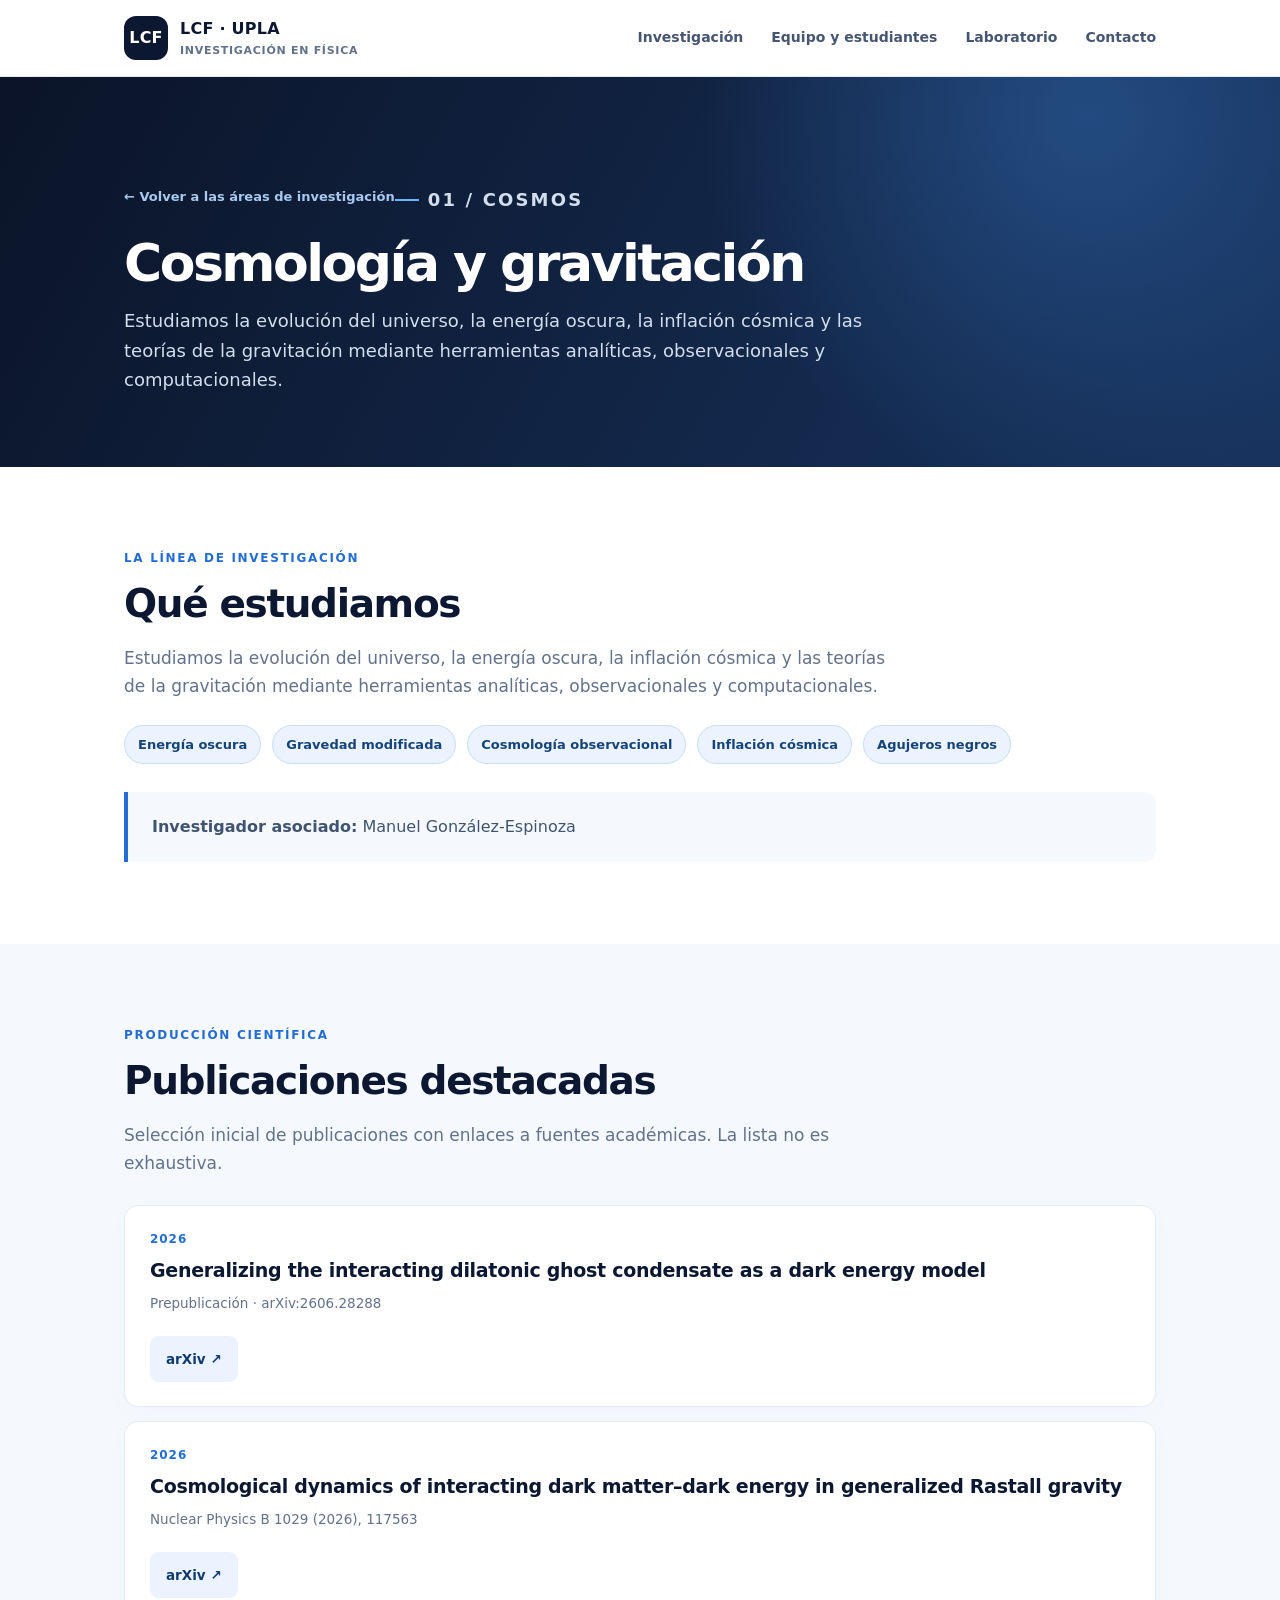
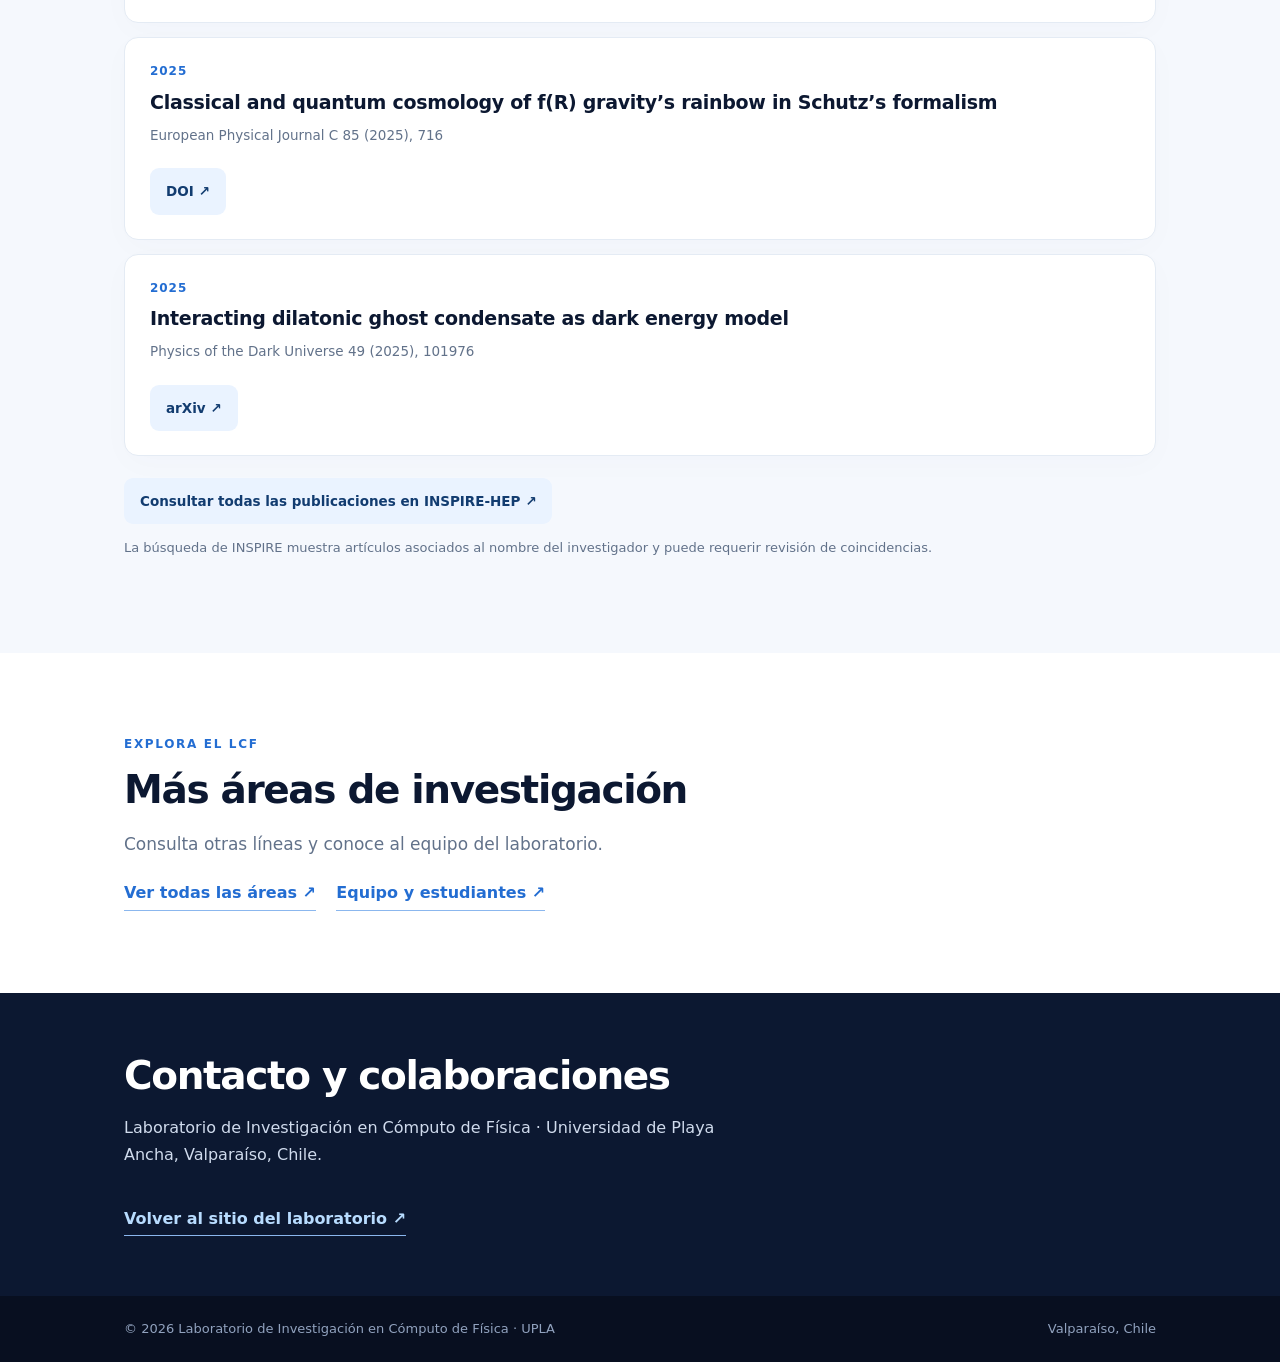
==== cosmologia.html @ 77b75815 "Add files via upload" ====
<!doctype html>
<html lang="es">
<head>
  <meta charset="utf-8">
  <meta name="viewport" content="width=device-width, initial-scale=1">
  <meta name="description" content="Cosmología y gravitación · Laboratorio de Investigación en Cómputo de Física UPLA.">
  <title>Cosmología y gravitación | LCF · UPLA</title>
  <link rel="stylesheet" href="styles.css">
</head>
<body>
<header><div class="container header-inner">
  <a class="brand" href="index.html#inicio" aria-label="Ir al inicio"><span class="mark">LCF</span><span>LCF · UPLA<small>Investigación en Física</small></span></a>
  <nav aria-label="Menú principal"><a href="index.html#investigacion">Investigación</a><a href="index.html#equipo">Equipo y estudiantes</a><a href="index.html#laboratorio">Laboratorio</a><a href="index.html#contacto">Contacto</a></nav>
</div></header>
<main>
  <div class="subhero"><div class="container"><a class="crumb" href="index.html#investigacion">← Volver a las áreas de investigación</a><p class="eyebrow" style="margin-top:25px">01 / COSMOS</p><h1>Cosmología y gravitación</h1><p>Estudiamos la evolución del universo, la energía oscura, la inflación cósmica y las teorías de la gravitación mediante herramientas analíticas, observacionales y computacionales.</p></div></div>
  <section><div class="container">
    <p class="kicker">La línea de investigación</p><h2>Qué estudiamos</h2><p class="lead area-body">Estudiamos la evolución del universo, la energía oscura, la inflación cósmica y las teorías de la gravitación mediante herramientas analíticas, observacionales y computacionales.</p>
    <div class="topic-list"><span>Energía oscura</span><span>Gravedad modificada</span><span>Cosmología observacional</span><span>Inflación cósmica</span><span>Agujeros negros</span></div>
    <div class="feature-box"><p><strong>Investigador asociado:</strong> Manuel González-Espinoza</p></div>
  </div></section>
  <section class="gray" id="publicaciones"><div class="container">
    <p class="kicker">Producción científica</p><h2>Publicaciones destacadas</h2>
    <p class="lead">Selección inicial de publicaciones con enlaces a fuentes académicas. La lista no es exhaustiva.</p>
    <div class="pub-list"><article class="pub"><p class="pub-year">2026</p><h3>Generalizing the interacting dilatonic ghost condensate as a dark energy model</h3><p class="pub-meta">Prepublicación · arXiv:2606.28288</p><div class="pub-cta"><a href="https://arxiv.org/abs/2606.28288" target="_blank" rel="noopener noreferrer">arXiv ↗</a></div></article>
<article class="pub"><p class="pub-year">2026</p><h3>Cosmological dynamics of interacting dark matter–dark energy in generalized Rastall gravity</h3><p class="pub-meta">Nuclear Physics B 1029 (2026), 117563</p><div class="pub-cta"><a href="https://arxiv.org/abs/2511.14089" target="_blank" rel="noopener noreferrer">arXiv ↗</a></div></article>
<article class="pub"><p class="pub-year">2025</p><h3>Classical and quantum cosmology of f(R) gravity’s rainbow in Schutz’s formalism</h3><p class="pub-meta">European Physical Journal C 85 (2025), 716</p><div class="pub-cta"><a href="https://doi.org/10.1140/epjc/s10052-025-14454-w" target="_blank" rel="noopener noreferrer">DOI ↗</a></div></article>
<article class="pub"><p class="pub-year">2025</p><h3>Interacting dilatonic ghost condensate as dark energy model</h3><p class="pub-meta">Physics of the Dark Universe 49 (2025), 101976</p><div class="pub-cta"><a href="https://arxiv.org/abs/2504.05435" target="_blank" rel="noopener noreferrer">arXiv ↗</a></div></article></div>
    <div class="pub-cta"><a href="https://inspirehep.net/literature?sort=mostrecent&amp;size=25&amp;page=1&amp;q=a%20manuel%20gonzalez-espinoza" target="_blank" rel="noopener noreferrer">Consultar todas las publicaciones en INSPIRE-HEP ↗</a></div>
    <p class="muted-note">La búsqueda de INSPIRE muestra artículos asociados al nombre del investigador y puede requerir revisión de coincidencias.</p>
  </div></section>
  <section><div class="container"><p class="kicker">Explora el LCF</p><h2>Más áreas de investigación</h2>
  <p class="lead">Consulta otras líneas y conoce al equipo del laboratorio.</p>
  <a class="outline-link" href="index.html#investigacion">Ver todas las áreas ↗</a> &nbsp;&nbsp; <a class="outline-link" href="index.html#equipo">Equipo y estudiantes ↗</a>
  </div></section>
  <section class="contact"><div class="container"><h2>Contacto y colaboraciones</h2><p>Laboratorio de Investigación en Cómputo de Física · Universidad de Playa Ancha, Valparaíso, Chile.</p><a class="outline-link" href="index.html#contacto">Volver al sitio del laboratorio ↗</a></div></section>
</main>
<footer><div class="container"><span>© <span id="year">2026</span> Laboratorio de Investigación en Cómputo de Física · UPLA</span><span>Valparaíso, Chile</span></div></footer>
<script>document.getElementById('year').textContent=new Date().getFullYear();</script>
</body></html>
---- styles.css ----
:root {--navy:#0c1831;--blue:#236dd2;--light:#f5f8fd;--ink:#18233b;--muted:#62728a;--line:#e4ebf4}
    * {box-sizing:border-box}
    html{scroll-behavior:smooth}
    body{margin:0;color:var(--ink);font-family:system-ui,-apple-system,BlinkMacSystemFont,"Segoe UI",sans-serif;line-height:1.65;background:#fff}
    a{color:inherit}
    .container{max-width:1080px;margin:auto;padding:0 24px}
    header{position:sticky;top:0;z-index:20;background:rgba(255,255,255,.96);border-bottom:1px solid var(--line);backdrop-filter:blur(12px)}
    .header-inner{display:flex;justify-content:space-between;align-items:center;gap:24px;min-height:76px}
    .brand{display:flex;align-items:center;gap:12px;text-decoration:none;font-weight:800;letter-spacing:.015em;color:var(--navy)}
    .mark{width:44px;height:44px;display:grid;place-items:center;background:var(--navy);border-radius:12px;color:#fff;font-size:16px}
    .brand small{display:block;font-size:11px;letter-spacing:.065em;text-transform:uppercase;font-weight:650;color:var(--muted)}
    nav{display:flex;align-items:center;gap:28px}
    nav a{font-size:14px;color:#465570;text-decoration:none;font-weight:600}
    nav a:hover{color:var(--blue)}
    .hero{overflow:hidden;background:radial-gradient(circle at 80% 20%,#23497f 0%,transparent 35%),linear-gradient(125deg,#0b1428,#142b51 68%,#0b244b);color:#fff;padding:100px 0 106px;position:relative}
    .hero:after{content:"";position:absolute;width:520px;height:520px;right:-180px;bottom:-280px;border:1px solid #8dbbff54;border-radius:50%;box-shadow:0 0 0 60px #8dbbff0a,0 0 0 125px #8dbbff09;pointer-events:none}
    .eyebrow{display:inline-flex;align-items:center;gap:9px;color:#9bc7ff;font-weight:750;font-size:13px;letter-spacing:.12em;text-transform:uppercase}
    .eyebrow:before{content:"";width:24px;height:2px;background:#69b3ff}
    h1{font-size:clamp(38px,5.7vw,64px);line-height:1.1;letter-spacing:-.048em;max-width:840px;margin:24px 0}
    .hero p{font-size:19px;color:#d2dded;max-width:640px;margin:0 0 34px}
    .button{display:inline-block;border-radius:9px;background:#eaf3ff;color:#0b2851;padding:13px 22px;text-decoration:none;font-size:14px;font-weight:800}
    .button:hover{background:#fff}
    section{padding:82px 0}
    h2{font-size:clamp(28px,3.5vw,39px);letter-spacing:-.035em;line-height:1.2;margin:0 0 16px;color:var(--navy)}
    .lead{color:var(--muted);font-size:17px;max-width:720px;margin:0}
    .kicker{text-transform:uppercase;letter-spacing:.14em;color:var(--blue);font-size:12px;font-weight:850;margin:0 0 12px}
    .cards{display:grid;grid-template-columns:repeat(2,minmax(0,1fr));gap:18px;margin-top:34px}
    .card{border:1px solid var(--line);border-radius:15px;padding:28px;background:#fff;box-shadow:0 8px 32px #132b4d05}
    .card-num{color:#3e83df;font-size:13px;font-weight:850;letter-spacing:.13em}
    .card h3{font-size:21px;line-height:1.3;letter-spacing:-.025em;color:var(--navy);margin:13px 0 8px}
    .card p{font-size:14.5px;color:var(--muted);margin:0}
    .gray{background:var(--light)}
    .photo-grid{display:grid;grid-template-columns:1.1fr .9fr;align-items:center;gap:45px}
    .photo{margin:0;background:#dfebfa;border-radius:18px;overflow:hidden;box-shadow:0 20px 50px #12274b19}
    .photo img{display:block;width:100%;height:360px;object-fit:cover}
    .photo figcaption{padding:11px 17px;background:#fff;font-size:12px;color:#64748b}
    .outline-link{display:inline-flex;align-items:center;gap:8px;color:var(--blue);font-weight:750;text-decoration:none;border-bottom:1px solid #8bb7ee;padding-bottom:3px;margin-top:22px}
    .contact{background:var(--navy);color:#fff;padding:60px 0}
    .contact h2{color:#fff}
    .contact p{color:#d0dbed;max-width:640px}
    .contact .outline-link{color:#b8dcff}
    footer{background:#080f20;color:#91a2be;font-size:13px;padding:22px 0}
    footer .container{display:flex;justify-content:space-between;gap:16px;flex-wrap:wrap}
    @media(max-width:700px){.header-inner{min-height:70px}.brand small{font-size:10px}nav{gap:13px}nav a{font-size:12px}nav a:nth-child(2){display:none}.hero{padding:75px 0 80px}.hero p{font-size:17px}.cards,.photo-grid{grid-template-columns:1fr}.photo-grid{gap:26px}.photo-grid .photo{order:2}.photo img{height:auto;min-height:220px}section{padding:62px 0}.card{padding:23px}}
  

    /* Extensiones para páginas internas y equipo */
    a.card-link{display:block;text-decoration:none;position:relative;transition:border-color .2s,transform .2s,box-shadow .2s}
    a.card-link:hover,a.card-link:focus-visible{border-color:#95bdf1;transform:translateY(-3px);box-shadow:0 16px 38px #15386816}
    a.card-link:focus-visible,.outline-link:focus-visible,nav a:focus-visible,.button:focus-visible{outline:3px solid #7ab6ff;outline-offset:4px}
    .card-cta{display:inline-block;color:var(--blue);font-weight:800;font-size:13px;margin-top:20px}
    .team-grid{display:grid;grid-template-columns:repeat(3,minmax(0,1fr));gap:18px;margin:30px 0 44px}
    .team-card{border:1px solid var(--line);background:#fff;border-radius:14px;padding:22px}
    .team-card h3{color:var(--navy);font-size:17px;margin:8px 0 4px}
    .team-card p{color:var(--muted);font-size:13px;margin:0}
    .team-card a{color:var(--blue);text-decoration:none;font-size:13px;font-weight:800;display:inline-block;margin-top:10px}
    .students{display:grid;grid-template-columns:repeat(5,minmax(0,1fr));gap:14px;margin-top:22px}
    .student{border:1px dashed #bdd0e6;border-radius:13px;background:#fff;text-align:center;padding:24px 10px}
    .avatar{width:49px;height:49px;border-radius:50%;background:#e7f0fc;color:var(--blue);display:grid;place-items:center;margin:0 auto 12px;font-weight:900;font-size:14px}
    .student p{margin:0;color:var(--navy);font-size:14px;font-weight:700}
    .section-subtitle{font-size:19px;letter-spacing:-.015em;color:var(--navy);margin:29px 0 0}
    .muted-note{color:var(--muted);font-size:13px;max-width:820px}
    .subhero{background:radial-gradient(circle at 85% 10%,#234b81,transparent 34%),linear-gradient(120deg,#0b1428,#17335e);color:#fff;padding:83px 0 72px}
    .subhero h1{font-size:clamp(34px,5.5vw,52px);max-width:800px;margin:20px 0 14px}
    .subhero p{color:#d2dded;font-size:18px;max-width:760px;margin:0}
    .crumb{color:#a9c9f0;text-decoration:none;font-weight:800;font-size:13px}
    .crumb:hover{color:#fff}
    .area-body{max-width:780px}
    .topic-list{display:flex;flex-wrap:wrap;gap:11px;margin-top:25px}
    .topic-list span{background:#eaf3ff;color:#174478;border:1px solid #c9def6;padding:8px 13px;border-radius:100px;font-size:13px;font-weight:700}
    .pub-list{display:grid;gap:14px;margin-top:28px}
    .pub{border:1px solid var(--line);border-radius:14px;background:#fff;padding:24px 25px;box-shadow:0 8px 32px #132b4d05}
    .pub-year{font-size:12px;font-weight:850;letter-spacing:.08em;color:var(--blue);margin:0 0 8px}
    .pub h3{margin:0 0 8px;font-size:19px;line-height:1.36;letter-spacing:-.015em;color:var(--navy)}
    .pub-meta{font-size:13.5px;color:var(--muted);margin:0 0 10px}
    .pub a{font-size:13.5px;color:var(--blue);font-weight:800;text-decoration:none}
    .pub a:hover,.team-card a:hover{ text-decoration:underline }
    .pub-cta{display:flex;flex-wrap:wrap;gap:12px;margin-top:22px}
    .pub-cta a{display:inline-block;background:#eaf3ff;color:#123c70;border-radius:9px;padding:12px 16px;text-decoration:none;font-weight:800;font-size:13.5px}
    .pub-cta a:hover{background:#d8eaff}
    .feature-box{background:var(--light);border-left:4px solid var(--blue);padding:22px 24px;border-radius:0 12px 12px 0;margin-top:28px}
    .feature-box p{margin:0;color:#41546f}
    @media(max-width:900px){.students{grid-template-columns:repeat(3,minmax(0,1fr))}}
    @media(max-width:700px){.team-grid{grid-template-columns:1fr}.students{grid-template-columns:repeat(2,minmax(0,1fr))}.subhero{padding:66px 0 55px}.subhero p{font-size:16px}.pub{padding:20px}.header-inner{flex-wrap:wrap;gap:3px;padding-top:11px;padding-bottom:11px}nav{flex-wrap:wrap;gap:11px 15px}nav a:nth-child(2){display:inline}}
    @media(max-width:410px){.brand{font-size:14px}.mark{width:38px;height:38px}nav{gap:8px 12px}.students{grid-template-columns:1fr 1fr}}
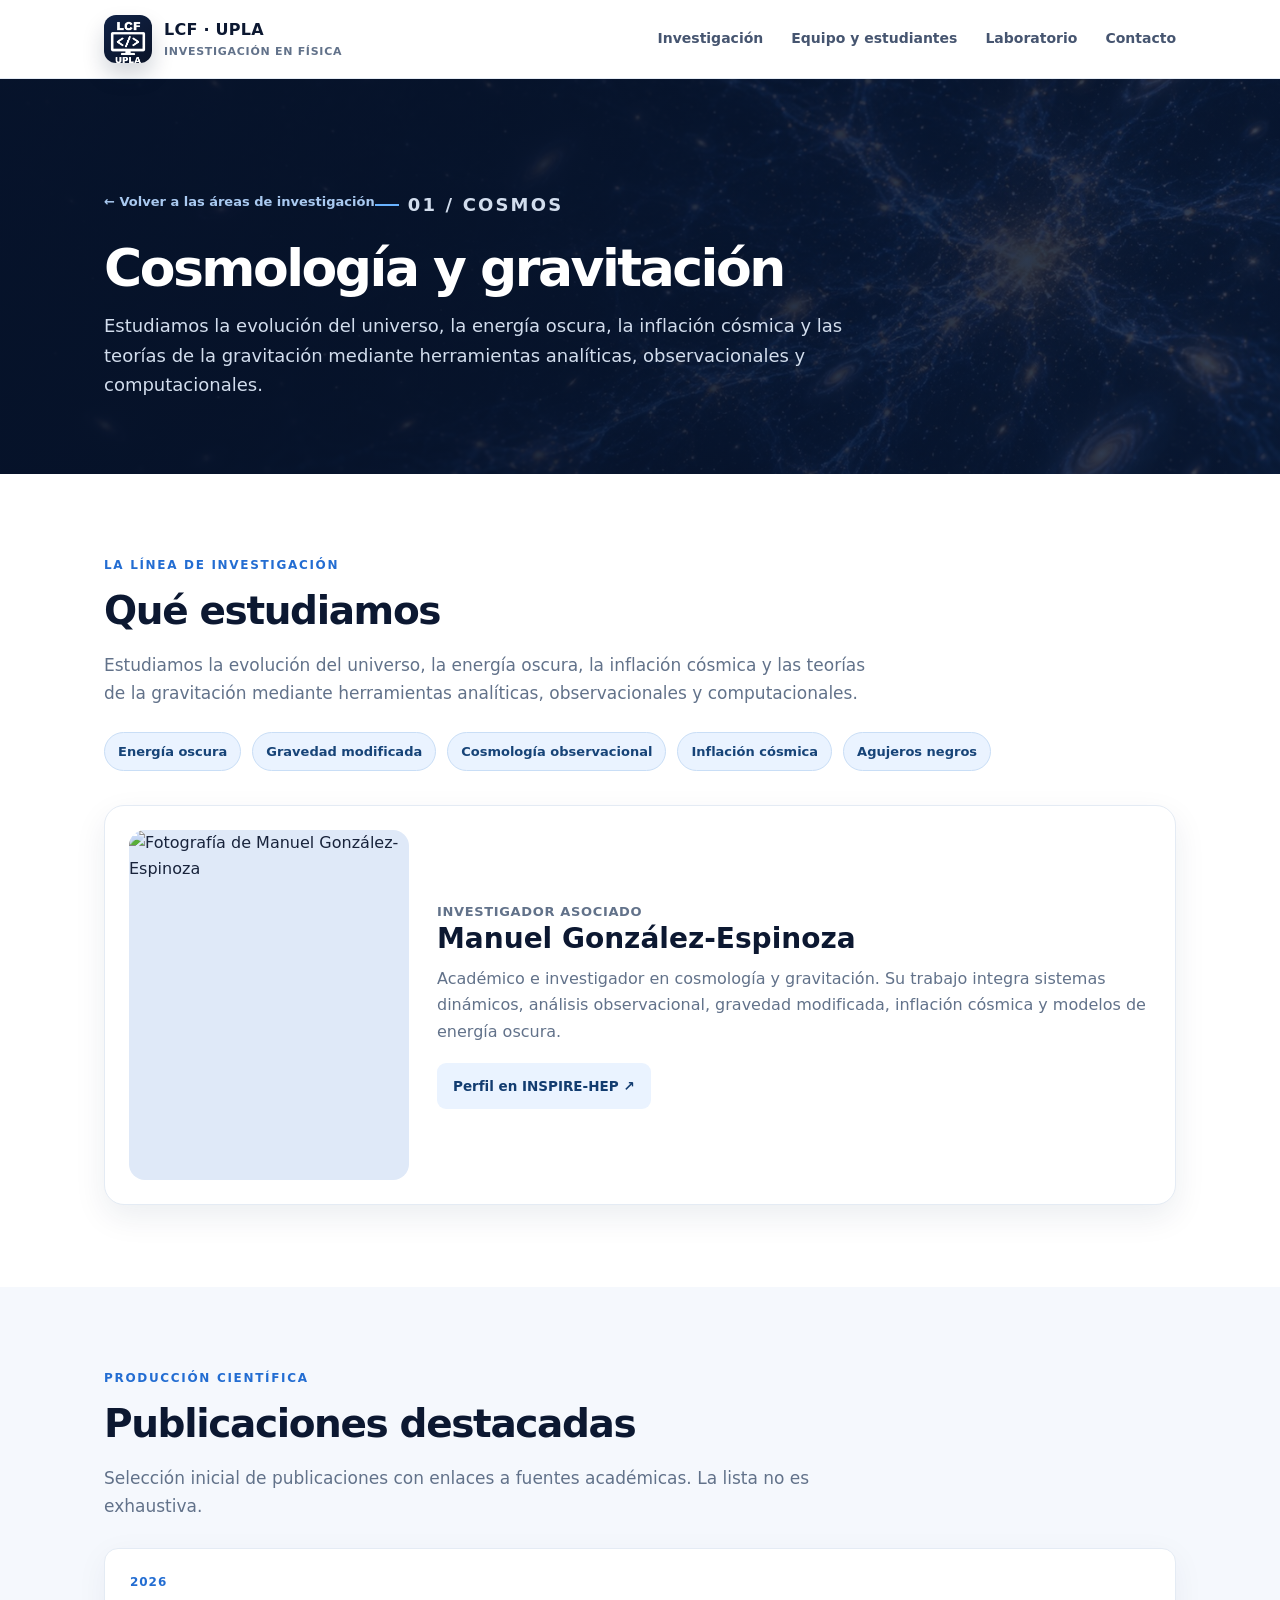
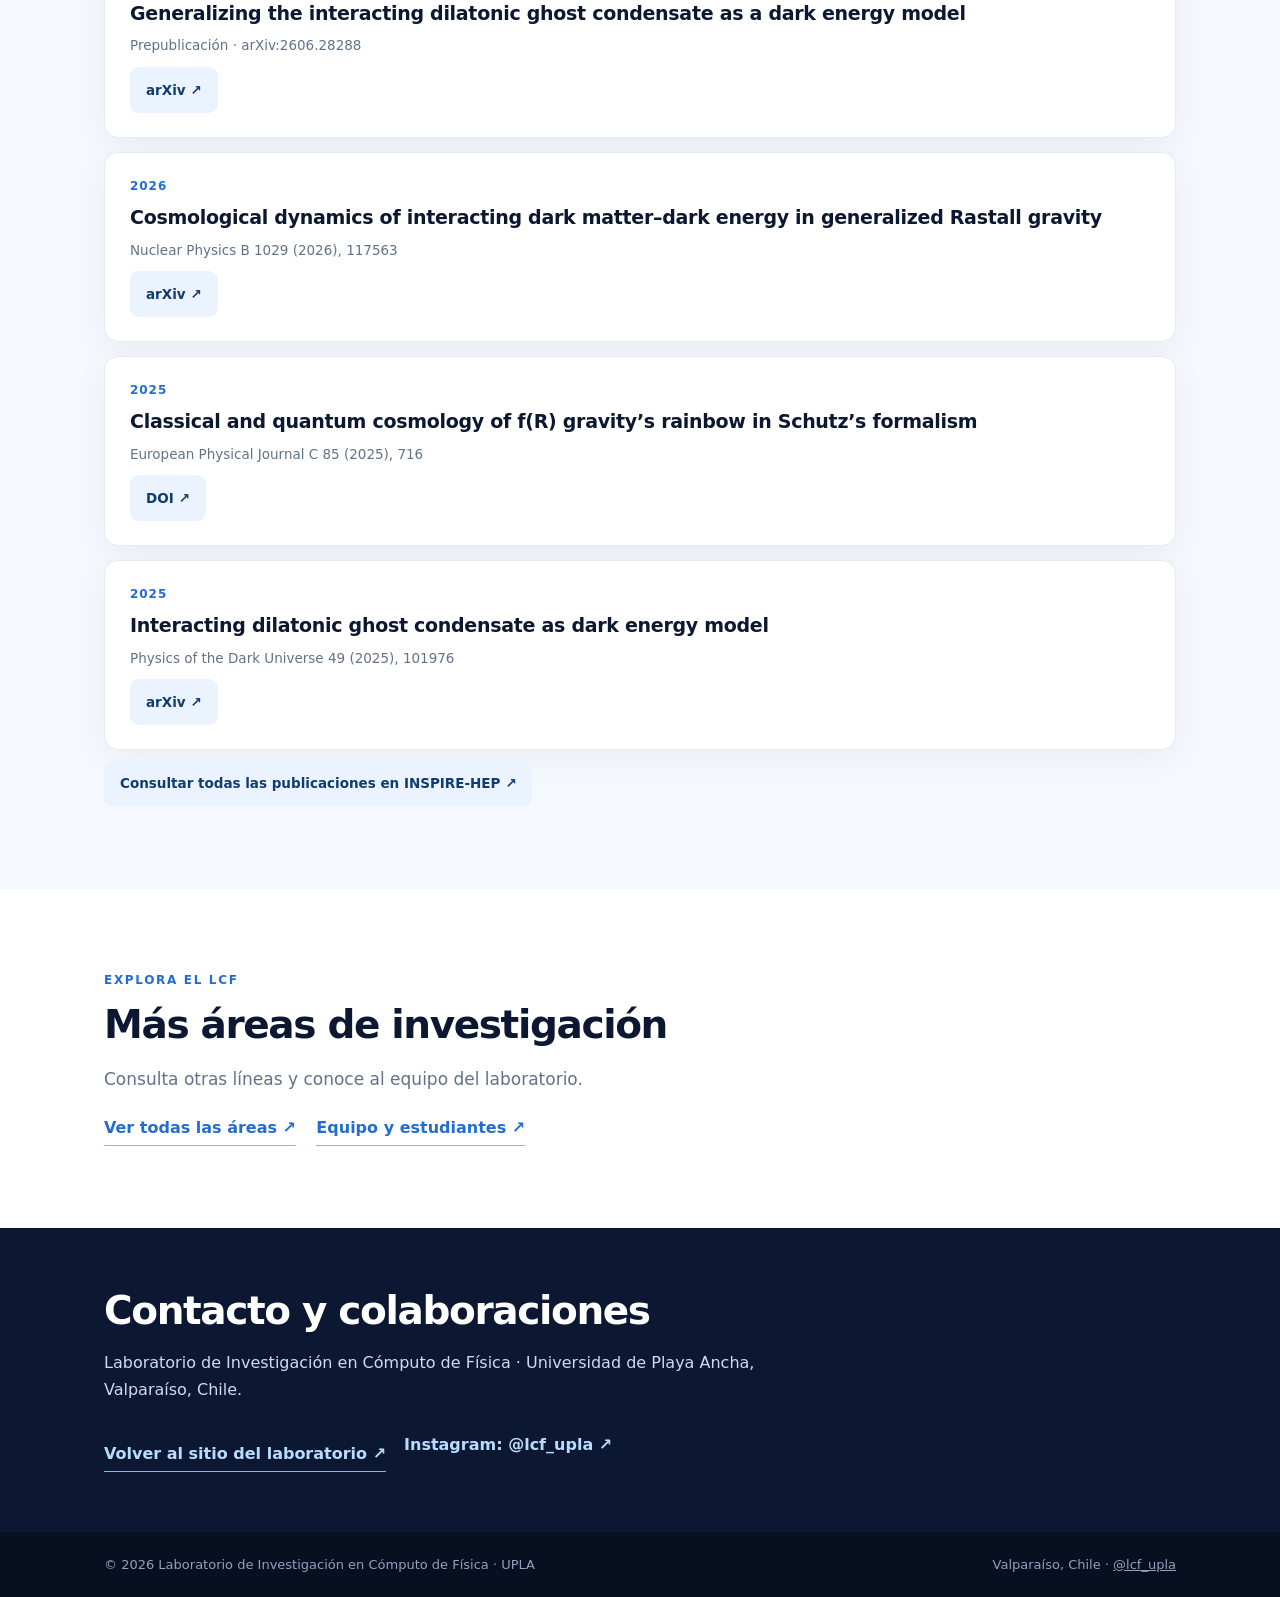
==== commit c452c582: "Add files via upload" ====
--- a/cosmologia.html
+++ b/cosmologia.html
@@ -9,32 +9,43 @@
 </head>
 <body>
 <header><div class="container header-inner">
-  <a class="brand" href="index.html#inicio" aria-label="Ir al inicio"><span class="mark">LCF</span><span>LCF · UPLA<small>Investigación en Física</small></span></a>
+  <a class="brand" href="index.html#inicio" aria-label="Ir al inicio"><span class="mark"><img src="assets/logo-lcf-upla.png" alt="Logo LCF UPLA"></span><span>LCF · UPLA<small>Investigación en Física</small></span></a>
   <nav aria-label="Menú principal"><a href="index.html#investigacion">Investigación</a><a href="index.html#equipo">Equipo y estudiantes</a><a href="index.html#laboratorio">Laboratorio</a><a href="index.html#contacto">Contacto</a></nav>
 </div></header>
 <main>
-  <div class="subhero"><div class="container"><a class="crumb" href="index.html#investigacion">← Volver a las áreas de investigación</a><p class="eyebrow" style="margin-top:25px">01 / COSMOS</p><h1>Cosmología y gravitación</h1><p>Estudiamos la evolución del universo, la energía oscura, la inflación cósmica y las teorías de la gravitación mediante herramientas analíticas, observacionales y computacionales.</p></div></div>
+  <div class="subhero has-image" style="--subhero-bg:url('assets/cosmologia-bg.png')"><div class="container"><a class="crumb" href="index.html#investigacion">← Volver a las áreas de investigación</a><p class="eyebrow" style="margin-top:25px">01 / COSMOS</p><h1>Cosmología y gravitación</h1><p>Estudiamos la evolución del universo, la energía oscura, la inflación cósmica y las teorías de la gravitación mediante herramientas analíticas, observacionales y computacionales.</p></div></div>
   <section><div class="container">
     <p class="kicker">La línea de investigación</p><h2>Qué estudiamos</h2><p class="lead area-body">Estudiamos la evolución del universo, la energía oscura, la inflación cósmica y las teorías de la gravitación mediante herramientas analíticas, observacionales y computacionales.</p>
     <div class="topic-list"><span>Energía oscura</span><span>Gravedad modificada</span><span>Cosmología observacional</span><span>Inflación cósmica</span><span>Agujeros negros</span></div>
-    <div class="feature-box"><p><strong>Investigador asociado:</strong> Manuel González-Espinoza</p></div>
+
+    <div class="profile-card">
+      <div class="profile-photo"><img src="https://upla.cl/facultad/cienciasnaturalesyexactas/wp-content/uploads/2025/08/Facultad-de-Ciencias-Naturales-y-Exactas-gonzalezmanuel.jpg" alt="Fotografía de Manuel González-Espinoza" loading="lazy"></div>
+      <div class="profile-text">
+        <p class="profile-role">Investigador asociado</p>
+        <h3>Manuel González-Espinoza</h3>
+        <p>Académico e investigador en cosmología y gravitación. Su trabajo integra sistemas dinámicos, análisis observacional, gravedad modificada, inflación cósmica y modelos de energía oscura.</p>
+        <div class="profile-links"><a href="https://inspirehep.net/literature?sort=mostrecent&amp;size=25&amp;page=1&amp;q=a%20manuel%20gonzalez-espinoza" target="_blank" rel="noopener noreferrer">Perfil en INSPIRE-HEP ↗</a></div>
+      </div>
+    </div>
   </div></section>
   <section class="gray" id="publicaciones"><div class="container">
     <p class="kicker">Producción científica</p><h2>Publicaciones destacadas</h2>
     <p class="lead">Selección inicial de publicaciones con enlaces a fuentes académicas. La lista no es exhaustiva.</p>
-    <div class="pub-list"><article class="pub"><p class="pub-year">2026</p><h3>Generalizing the interacting dilatonic ghost condensate as a dark energy model</h3><p class="pub-meta">Prepublicación · arXiv:2606.28288</p><div class="pub-cta"><a href="https://arxiv.org/abs/2606.28288" target="_blank" rel="noopener noreferrer">arXiv ↗</a></div></article>
-<article class="pub"><p class="pub-year">2026</p><h3>Cosmological dynamics of interacting dark matter–dark energy in generalized Rastall gravity</h3><p class="pub-meta">Nuclear Physics B 1029 (2026), 117563</p><div class="pub-cta"><a href="https://arxiv.org/abs/2511.14089" target="_blank" rel="noopener noreferrer">arXiv ↗</a></div></article>
-<article class="pub"><p class="pub-year">2025</p><h3>Classical and quantum cosmology of f(R) gravity’s rainbow in Schutz’s formalism</h3><p class="pub-meta">European Physical Journal C 85 (2025), 716</p><div class="pub-cta"><a href="https://doi.org/10.1140/epjc/s10052-025-14454-w" target="_blank" rel="noopener noreferrer">DOI ↗</a></div></article>
-<article class="pub"><p class="pub-year">2025</p><h3>Interacting dilatonic ghost condensate as dark energy model</h3><p class="pub-meta">Physics of the Dark Universe 49 (2025), 101976</p><div class="pub-cta"><a href="https://arxiv.org/abs/2504.05435" target="_blank" rel="noopener noreferrer">arXiv ↗</a></div></article></div>
+    <div class="pub-list">
+      <article class="pub"><p class="pub-year">2026</p><h3>Generalizing the interacting dilatonic ghost condensate as a dark energy model</h3><p class="pub-meta">Prepublicación · arXiv:2606.28288</p><div class="pub-cta"><a href="https://arxiv.org/abs/2606.28288" target="_blank" rel="noopener noreferrer">arXiv ↗</a></div></article>
+      <article class="pub"><p class="pub-year">2026</p><h3>Cosmological dynamics of interacting dark matter–dark energy in generalized Rastall gravity</h3><p class="pub-meta">Nuclear Physics B 1029 (2026), 117563</p><div class="pub-cta"><a href="https://arxiv.org/abs/2511.14089" target="_blank" rel="noopener noreferrer">arXiv ↗</a></div></article>
+      <article class="pub"><p class="pub-year">2025</p><h3>Classical and quantum cosmology of f(R) gravity’s rainbow in Schutz’s formalism</h3><p class="pub-meta">European Physical Journal C 85 (2025), 716</p><div class="pub-cta"><a href="https://doi.org/10.1140/epjc/s10052-025-14454-w" target="_blank" rel="noopener noreferrer">DOI ↗</a></div></article>
+      <article class="pub"><p class="pub-year">2025</p><h3>Interacting dilatonic ghost condensate as dark energy model</h3><p class="pub-meta">Physics of the Dark Universe 49 (2025), 101976</p><div class="pub-cta"><a href="https://arxiv.org/abs/2504.05435" target="_blank" rel="noopener noreferrer">arXiv ↗</a></div></article>
+    </div>
     <div class="pub-cta"><a href="https://inspirehep.net/literature?sort=mostrecent&amp;size=25&amp;page=1&amp;q=a%20manuel%20gonzalez-espinoza" target="_blank" rel="noopener noreferrer">Consultar todas las publicaciones en INSPIRE-HEP ↗</a></div>
-    <p class="muted-note">La búsqueda de INSPIRE muestra artículos asociados al nombre del investigador y puede requerir revisión de coincidencias.</p>
+    
   </div></section>
   <section><div class="container"><p class="kicker">Explora el LCF</p><h2>Más áreas de investigación</h2>
   <p class="lead">Consulta otras líneas y conoce al equipo del laboratorio.</p>
   <a class="outline-link" href="index.html#investigacion">Ver todas las áreas ↗</a> &nbsp;&nbsp; <a class="outline-link" href="index.html#equipo">Equipo y estudiantes ↗</a>
   </div></section>
-  <section class="contact"><div class="container"><h2>Contacto y colaboraciones</h2><p>Laboratorio de Investigación en Cómputo de Física · Universidad de Playa Ancha, Valparaíso, Chile.</p><a class="outline-link" href="index.html#contacto">Volver al sitio del laboratorio ↗</a></div></section>
+  <section class="contact"><div class="container"><h2>Contacto y colaboraciones</h2><p>Laboratorio de Investigación en Cómputo de Física · Universidad de Playa Ancha, Valparaíso, Chile.</p><div class="socials"><a class="outline-link" href="index.html#contacto">Volver al sitio del laboratorio ↗</a><a class="social-link" href="https://www.instagram.com/lcf_upla?psln=MXIzdzRicmZvcTJ4bA==" target="_blank" rel="noopener noreferrer">Instagram: @lcf_upla ↗</a></div></div></section>
 </main>
-<footer><div class="container"><span>© <span id="year">2026</span> Laboratorio de Investigación en Cómputo de Física · UPLA</span><span>Valparaíso, Chile</span></div></footer>
+<footer><div class="container"><span>© <span id="year">2026</span> Laboratorio de Investigación en Cómputo de Física · UPLA</span><span>Valparaíso, Chile · <a href="https://www.instagram.com/lcf_upla?psln=MXIzdzRicmZvcTJ4bA==" target="_blank" rel="noopener noreferrer">@lcf_upla</a></span></div></footer>
 <script>document.getElementById('year').textContent=new Date().getFullYear();</script>
-</body></html>+</body></html>
--- a/styles.css
+++ b/styles.css
@@ -1,86 +1,144 @@
+:root {
+  --navy:#0c1831;
+  --navy-2:#101f3f;
+  --blue:#236dd2;
+  --blue-light:#9dc9ff;
+  --light:#f5f8fd;
+  --ink:#18233b;
+  --muted:#62728a;
+  --line:#e4ebf4;
+  --card-shadow:0 12px 32px rgba(19,43,77,.08);
+}
+*{box-sizing:border-box}
+html{scroll-behavior:smooth}
+body{margin:0;color:var(--ink);font-family:system-ui,-apple-system,BlinkMacSystemFont,"Segoe UI",sans-serif;line-height:1.65;background:#fff}
+a{color:inherit}
+img{max-width:100%;display:block}
+.container{max-width:1120px;margin:auto;padding:0 24px}
+header{position:sticky;top:0;z-index:20;background:rgba(255,255,255,.96);border-bottom:1px solid var(--line);backdrop-filter:blur(12px)}
+.header-inner{display:flex;justify-content:space-between;align-items:center;gap:24px;min-height:78px}
+.brand{display:flex;align-items:center;gap:12px;text-decoration:none;font-weight:800;letter-spacing:.015em;color:var(--navy)}
+.mark{width:48px;height:48px;display:grid;place-items:center;background:linear-gradient(145deg,#102246,#0a1328);border-radius:12px;color:#fff;box-shadow:0 12px 22px rgba(10,25,54,.18);padding:6px;flex:0 0 auto}
+.mark img{width:100%;height:100%;object-fit:contain}
+.brand small{display:block;font-size:11px;letter-spacing:.065em;text-transform:uppercase;font-weight:650;color:var(--muted)}
+nav{display:flex;align-items:center;gap:28px}
+nav a{font-size:14px;color:#465570;text-decoration:none;font-weight:600}
+nav a:hover{color:var(--blue)}
+.hero{overflow:hidden;position:relative;color:#fff;padding:110px 0 110px;background:linear-gradient(125deg,#0b1428,#142b51 68%,#0b244b)}
+.hero::before{content:"";position:absolute;inset:0;background-image:var(--hero-bg);background-size:cover;background-position:center;background-repeat:no-repeat;opacity:.38}
+.hero::after{content:"";position:absolute;inset:0;background:linear-gradient(90deg,rgba(6,18,41,.88) 0%,rgba(6,18,41,.78) 35%,rgba(6,18,41,.62) 100%)}
+.hero .container,.subhero .container{position:relative;z-index:1}
+.eyebrow{display:inline-flex;align-items:center;gap:9px;color:#9bc7ff;font-weight:750;font-size:13px;letter-spacing:.12em;text-transform:uppercase}
+.eyebrow:before{content:"";width:24px;height:2px;background:#69b3ff}
+h1{font-size:clamp(38px,5.6vw,64px);line-height:1.1;letter-spacing:-.048em;max-width:850px;margin:24px 0}
+.hero p{font-size:19px;color:#d2dded;max-width:680px;margin:0 0 34px}
+.button{display:inline-block;border-radius:10px;background:#eaf3ff;color:#0b2851;padding:13px 22px;text-decoration:none;font-size:14px;font-weight:800;box-shadow:0 8px 20px rgba(0,0,0,.08)}
+.button:hover{background:#fff}
+.button-row{display:flex;gap:14px;flex-wrap:wrap}
+.button.secondary{background:transparent;color:#fff;border:1px solid rgba(255,255,255,.28)}
+.button.secondary:hover{background:rgba(255,255,255,.08)}
+section{padding:82px 0}
+h2{font-size:clamp(28px,3.5vw,39px);letter-spacing:-.035em;line-height:1.2;margin:0 0 16px;color:var(--navy)}
+.lead{color:var(--muted);font-size:17px;max-width:760px;margin:0}
+.kicker{text-transform:uppercase;letter-spacing:.14em;color:var(--blue);font-size:12px;font-weight:850;margin:0 0 12px}
+.cards{display:grid;grid-template-columns:repeat(2,minmax(0,1fr));gap:18px;margin-top:34px}
+.card{border:1px solid var(--line);border-radius:18px;overflow:hidden;background:#fff;box-shadow:var(--card-shadow)}
+a.card-link{text-decoration:none;position:relative;transition:border-color .2s,transform .2s,box-shadow .2s}
+a.card-link:hover,a.card-link:focus-visible{border-color:#95bdf1;transform:translateY(-3px);box-shadow:0 18px 38px rgba(21,56,104,.12)}
+.card-cover{height:160px;position:relative;background-size:cover;background-position:center}
+.card-cover::after{content:"";position:absolute;inset:0;background:linear-gradient(180deg,rgba(8,17,35,.08),rgba(8,17,35,.58))}
+.card-body{padding:24px}
+.card-num{color:#3e83df;font-size:13px;font-weight:850;letter-spacing:.13em}
+.card h3{font-size:21px;line-height:1.3;letter-spacing:-.025em;color:var(--navy);margin:13px 0 8px}
+.card p{font-size:14.5px;color:var(--muted);margin:0}
+.card-cta{display:inline-block;color:var(--blue);font-weight:800;font-size:13px;margin-top:18px}
+.gray{background:var(--light)}
+.photo-grid{display:grid;grid-template-columns:1.1fr .9fr;align-items:center;gap:45px}
+.photo{margin:0;background:#dfebfa;border-radius:18px;overflow:hidden;box-shadow:0 20px 50px rgba(18,39,75,.1)}
+.photo img{width:100%;height:360px;object-fit:cover}
+.photo figcaption{padding:11px 17px;background:#fff;font-size:12px;color:#64748b}
+.outline-link{display:inline-flex;align-items:center;gap:8px;color:var(--blue);font-weight:750;text-decoration:none;border-bottom:1px solid #8bb7ee;padding-bottom:3px;margin-top:22px}
+.section-subtitle{font-size:19px;letter-spacing:-.015em;color:var(--navy);margin:29px 0 0}
+.muted-note{color:var(--muted);font-size:13px;max-width:820px}
+.team-grid{display:grid;grid-template-columns:repeat(3,minmax(0,1fr));gap:18px;margin:30px 0 44px}
+.team-card{border:1px solid var(--line);background:#fff;border-radius:16px;padding:22px;box-shadow:var(--card-shadow)}
+.team-card h3{color:var(--navy);font-size:17px;margin:8px 0 4px}
+.team-card p{color:var(--muted);font-size:13px;margin:0}
+.team-card a{color:var(--blue);text-decoration:none;font-size:13px;font-weight:800;display:inline-block;margin-top:10px}
+.students{display:grid;grid-template-columns:repeat(5,minmax(0,1fr));gap:14px;margin-top:22px}
+.student{border:1px dashed #bdd0e6;border-radius:13px;background:#fff;text-align:center;padding:24px 10px}
+.avatar{width:49px;height:49px;border-radius:50%;background:#e7f0fc;color:var(--blue);display:grid;place-items:center;margin:0 auto 12px;font-weight:900;font-size:14px}
+.student p{margin:0;color:var(--navy);font-size:14px;font-weight:700}
+.contact{background:var(--navy);color:#fff;padding:60px 0}
+.contact h2{color:#fff}
+.contact p{color:#d0dbed;max-width:670px}
+.contact .outline-link,.contact a.social-link{color:#b8dcff}
+.socials{display:flex;gap:18px;flex-wrap:wrap;margin-top:12px}
+.social-link{display:inline-flex;align-items:center;gap:8px;text-decoration:none;font-weight:700}
+footer{background:#080f20;color:#91a2be;font-size:13px;padding:22px 0}
+footer .container{display:flex;justify-content:space-between;gap:16px;flex-wrap:wrap;align-items:center}
 
-    :root {--navy:#0c1831;--blue:#236dd2;--light:#f5f8fd;--ink:#18233b;--muted:#62728a;--line:#e4ebf4}
-    * {box-sizing:border-box}
-    html{scroll-behavior:smooth}
-    body{margin:0;color:var(--ink);font-family:system-ui,-apple-system,BlinkMacSystemFont,"Segoe UI",sans-serif;line-height:1.65;background:#fff}
-    a{color:inherit}
-    .container{max-width:1080px;margin:auto;padding:0 24px}
-    header{position:sticky;top:0;z-index:20;background:rgba(255,255,255,.96);border-bottom:1px solid var(--line);backdrop-filter:blur(12px)}
-    .header-inner{display:flex;justify-content:space-between;align-items:center;gap:24px;min-height:76px}
-    .brand{display:flex;align-items:center;gap:12px;text-decoration:none;font-weight:800;letter-spacing:.015em;color:var(--navy)}
-    .mark{width:44px;height:44px;display:grid;place-items:center;background:var(--navy);border-radius:12px;color:#fff;font-size:16px}
-    .brand small{display:block;font-size:11px;letter-spacing:.065em;text-transform:uppercase;font-weight:650;color:var(--muted)}
-    nav{display:flex;align-items:center;gap:28px}
-    nav a{font-size:14px;color:#465570;text-decoration:none;font-weight:600}
-    nav a:hover{color:var(--blue)}
-    .hero{overflow:hidden;background:radial-gradient(circle at 80% 20%,#23497f 0%,transparent 35%),linear-gradient(125deg,#0b1428,#142b51 68%,#0b244b);color:#fff;padding:100px 0 106px;position:relative}
-    .hero:after{content:"";position:absolute;width:520px;height:520px;right:-180px;bottom:-280px;border:1px solid #8dbbff54;border-radius:50%;box-shadow:0 0 0 60px #8dbbff0a,0 0 0 125px #8dbbff09;pointer-events:none}
-    .eyebrow{display:inline-flex;align-items:center;gap:9px;color:#9bc7ff;font-weight:750;font-size:13px;letter-spacing:.12em;text-transform:uppercase}
-    .eyebrow:before{content:"";width:24px;height:2px;background:#69b3ff}
-    h1{font-size:clamp(38px,5.7vw,64px);line-height:1.1;letter-spacing:-.048em;max-width:840px;margin:24px 0}
-    .hero p{font-size:19px;color:#d2dded;max-width:640px;margin:0 0 34px}
-    .button{display:inline-block;border-radius:9px;background:#eaf3ff;color:#0b2851;padding:13px 22px;text-decoration:none;font-size:14px;font-weight:800}
-    .button:hover{background:#fff}
-    section{padding:82px 0}
-    h2{font-size:clamp(28px,3.5vw,39px);letter-spacing:-.035em;line-height:1.2;margin:0 0 16px;color:var(--navy)}
-    .lead{color:var(--muted);font-size:17px;max-width:720px;margin:0}
-    .kicker{text-transform:uppercase;letter-spacing:.14em;color:var(--blue);font-size:12px;font-weight:850;margin:0 0 12px}
-    .cards{display:grid;grid-template-columns:repeat(2,minmax(0,1fr));gap:18px;margin-top:34px}
-    .card{border:1px solid var(--line);border-radius:15px;padding:28px;background:#fff;box-shadow:0 8px 32px #132b4d05}
-    .card-num{color:#3e83df;font-size:13px;font-weight:850;letter-spacing:.13em}
-    .card h3{font-size:21px;line-height:1.3;letter-spacing:-.025em;color:var(--navy);margin:13px 0 8px}
-    .card p{font-size:14.5px;color:var(--muted);margin:0}
-    .gray{background:var(--light)}
-    .photo-grid{display:grid;grid-template-columns:1.1fr .9fr;align-items:center;gap:45px}
-    .photo{margin:0;background:#dfebfa;border-radius:18px;overflow:hidden;box-shadow:0 20px 50px #12274b19}
-    .photo img{display:block;width:100%;height:360px;object-fit:cover}
-    .photo figcaption{padding:11px 17px;background:#fff;font-size:12px;color:#64748b}
-    .outline-link{display:inline-flex;align-items:center;gap:8px;color:var(--blue);font-weight:750;text-decoration:none;border-bottom:1px solid #8bb7ee;padding-bottom:3px;margin-top:22px}
-    .contact{background:var(--navy);color:#fff;padding:60px 0}
-    .contact h2{color:#fff}
-    .contact p{color:#d0dbed;max-width:640px}
-    .contact .outline-link{color:#b8dcff}
-    footer{background:#080f20;color:#91a2be;font-size:13px;padding:22px 0}
-    footer .container{display:flex;justify-content:space-between;gap:16px;flex-wrap:wrap}
-    @media(max-width:700px){.header-inner{min-height:70px}.brand small{font-size:10px}nav{gap:13px}nav a{font-size:12px}nav a:nth-child(2){display:none}.hero{padding:75px 0 80px}.hero p{font-size:17px}.cards,.photo-grid{grid-template-columns:1fr}.photo-grid{gap:26px}.photo-grid .photo{order:2}.photo img{height:auto;min-height:220px}section{padding:62px 0}.card{padding:23px}}
-  
+/* Internal pages */
+.subhero{position:relative;color:#fff;padding:86px 0 74px;background:linear-gradient(120deg,#0b1428,#17335e)}
+.subhero.has-image::before{content:"";position:absolute;inset:0;background-image:var(--subhero-bg);background-size:cover;background-position:center;background-repeat:no-repeat;opacity:.48}
+.subhero.has-image::after{content:"";position:absolute;inset:0;background:linear-gradient(90deg,rgba(6,18,41,.90) 0%,rgba(6,18,41,.78) 45%,rgba(6,18,41,.62) 100%)}
+.subhero h1{font-size:clamp(34px,5.5vw,52px);max-width:800px;margin:20px 0 14px}
+.subhero p{color:#d2dded;font-size:18px;max-width:760px;margin:0}
+.crumb{color:#a9c9f0;text-decoration:none;font-weight:800;font-size:13px}
+.area-body{max-width:780px}
+.topic-list{display:flex;flex-wrap:wrap;gap:11px;margin-top:25px}
+.topic-list span{background:#eaf3ff;color:#174478;border:1px solid #c9def6;padding:8px 13px;border-radius:100px;font-size:13px;font-weight:700}
+.feature-box{background:var(--light);border-left:4px solid var(--blue);padding:22px 24px;border-radius:0 12px 12px 0;margin-top:28px}
+.feature-box p{margin:0;color:#41546f}
+.profile-card{display:grid;grid-template-columns:280px 1fr;gap:28px;align-items:center;margin-top:34px;padding:24px;border:1px solid var(--line);border-radius:20px;background:#fff;box-shadow:var(--card-shadow)}
+.profile-photo{position:relative;border-radius:16px;overflow:hidden;background:#dfe9f8;min-height:320px}
+.profile-photo img{width:100%;height:100%;object-fit:cover;aspect-ratio:4/5}
+.profile-text h3{margin:0 0 10px;color:var(--navy);font-size:28px;line-height:1.2}
+.profile-role{margin:0 0 14px;color:var(--blue);font-weight:800;letter-spacing:.05em;text-transform:uppercase;font-size:13px}
+.profile-text p{margin:0;color:var(--muted)}
+.profile-links{display:flex;flex-wrap:wrap;gap:12px;margin-top:18px}
+.profile-links a{display:inline-block;background:#eaf3ff;color:#123c70;border-radius:9px;padding:12px 16px;text-decoration:none;font-weight:800;font-size:13.5px}
+.profile-links a:hover,.pub-cta a:hover{background:#d8eaff}
+.pub-list{display:grid;gap:14px;margin-top:28px}
+.pub{border:1px solid var(--line);border-radius:14px;background:#fff;padding:24px 25px;box-shadow:0 8px 32px rgba(19,43,77,.05)}
+.pub-year{font-size:12px;font-weight:850;letter-spacing:.08em;color:var(--blue);margin:0 0 8px}
+.pub h3{margin:0 0 8px;font-size:19px;line-height:1.36;letter-spacing:-.015em;color:var(--navy)}
+.pub-meta{font-size:13.5px;color:var(--muted);margin:0 0 10px}
+.pub a{font-size:13.5px;color:var(--blue);font-weight:800;text-decoration:none}
+.pub a:hover,.team-card a:hover{text-decoration:underline}
+.pub-cta{display:flex;flex-wrap:wrap;gap:12px;margin-top:10px}
+.pub-cta a{display:inline-block;background:#eaf3ff;color:#123c70;border-radius:9px;padding:12px 16px;text-decoration:none;font-weight:800;font-size:13.5px}
 
-    /* Extensiones para páginas internas y equipo */
-    a.card-link{display:block;text-decoration:none;position:relative;transition:border-color .2s,transform .2s,box-shadow .2s}
-    a.card-link:hover,a.card-link:focus-visible{border-color:#95bdf1;transform:translateY(-3px);box-shadow:0 16px 38px #15386816}
-    a.card-link:focus-visible,.outline-link:focus-visible,nav a:focus-visible,.button:focus-visible{outline:3px solid #7ab6ff;outline-offset:4px}
-    .card-cta{display:inline-block;color:var(--blue);font-weight:800;font-size:13px;margin-top:20px}
-    .team-grid{display:grid;grid-template-columns:repeat(3,minmax(0,1fr));gap:18px;margin:30px 0 44px}
-    .team-card{border:1px solid var(--line);background:#fff;border-radius:14px;padding:22px}
-    .team-card h3{color:var(--navy);font-size:17px;margin:8px 0 4px}
-    .team-card p{color:var(--muted);font-size:13px;margin:0}
-    .team-card a{color:var(--blue);text-decoration:none;font-size:13px;font-weight:800;display:inline-block;margin-top:10px}
-    .students{display:grid;grid-template-columns:repeat(5,minmax(0,1fr));gap:14px;margin-top:22px}
-    .student{border:1px dashed #bdd0e6;border-radius:13px;background:#fff;text-align:center;padding:24px 10px}
-    .avatar{width:49px;height:49px;border-radius:50%;background:#e7f0fc;color:var(--blue);display:grid;place-items:center;margin:0 auto 12px;font-weight:900;font-size:14px}
-    .student p{margin:0;color:var(--navy);font-size:14px;font-weight:700}
-    .section-subtitle{font-size:19px;letter-spacing:-.015em;color:var(--navy);margin:29px 0 0}
-    .muted-note{color:var(--muted);font-size:13px;max-width:820px}
-    .subhero{background:radial-gradient(circle at 85% 10%,#234b81,transparent 34%),linear-gradient(120deg,#0b1428,#17335e);color:#fff;padding:83px 0 72px}
-    .subhero h1{font-size:clamp(34px,5.5vw,52px);max-width:800px;margin:20px 0 14px}
-    .subhero p{color:#d2dded;font-size:18px;max-width:760px;margin:0}
-    .crumb{color:#a9c9f0;text-decoration:none;font-weight:800;font-size:13px}
-    .crumb:hover{color:#fff}
-    .area-body{max-width:780px}
-    .topic-list{display:flex;flex-wrap:wrap;gap:11px;margin-top:25px}
-    .topic-list span{background:#eaf3ff;color:#174478;border:1px solid #c9def6;padding:8px 13px;border-radius:100px;font-size:13px;font-weight:700}
-    .pub-list{display:grid;gap:14px;margin-top:28px}
-    .pub{border:1px solid var(--line);border-radius:14px;background:#fff;padding:24px 25px;box-shadow:0 8px 32px #132b4d05}
-    .pub-year{font-size:12px;font-weight:850;letter-spacing:.08em;color:var(--blue);margin:0 0 8px}
-    .pub h3{margin:0 0 8px;font-size:19px;line-height:1.36;letter-spacing:-.015em;color:var(--navy)}
-    .pub-meta{font-size:13.5px;color:var(--muted);margin:0 0 10px}
-    .pub a{font-size:13.5px;color:var(--blue);font-weight:800;text-decoration:none}
-    .pub a:hover,.team-card a:hover{ text-decoration:underline }
-    .pub-cta{display:flex;flex-wrap:wrap;gap:12px;margin-top:22px}
-    .pub-cta a{display:inline-block;background:#eaf3ff;color:#123c70;border-radius:9px;padding:12px 16px;text-decoration:none;font-weight:800;font-size:13.5px}
-    .pub-cta a:hover{background:#d8eaff}
-    .feature-box{background:var(--light);border-left:4px solid var(--blue);padding:22px 24px;border-radius:0 12px 12px 0;margin-top:28px}
-    .feature-box p{margin:0;color:#41546f}
-    @media(max-width:900px){.students{grid-template-columns:repeat(3,minmax(0,1fr))}}
-    @media(max-width:700px){.team-grid{grid-template-columns:1fr}.students{grid-template-columns:repeat(2,minmax(0,1fr))}.subhero{padding:66px 0 55px}.subhero p{font-size:16px}.pub{padding:20px}.header-inner{flex-wrap:wrap;gap:3px;padding-top:11px;padding-bottom:11px}nav{flex-wrap:wrap;gap:11px 15px}nav a:nth-child(2){display:inline}}
-    @media(max-width:410px){.brand{font-size:14px}.mark{width:38px;height:38px}nav{gap:8px 12px}.students{grid-template-columns:1fr 1fr}}
+/* Utility */
+a.card-link:focus-visible,.outline-link:focus-visible,nav a:focus-visible,.button:focus-visible{outline:3px solid #7ab6ff;outline-offset:4px}
+.instagram-highlight{display:inline-flex;align-items:center;gap:10px;margin-top:20px;padding:12px 16px;background:#eaf3ff;color:#123c70;border-radius:12px;text-decoration:none;font-weight:800}
+
+@media(max-width:980px){
+  .profile-card,.photo-grid{grid-template-columns:1fr}
+  .profile-card{gap:20px}
+  .profile-photo{max-width:340px}
+}
+@media(max-width:900px){.students{grid-template-columns:repeat(3,minmax(0,1fr))}}
+@media(max-width:700px){
+  .header-inner{flex-wrap:wrap;gap:6px;padding-top:10px;padding-bottom:10px;min-height:72px}
+  .brand small{font-size:10px}
+  nav{flex-wrap:wrap;gap:11px 15px}
+  nav a{font-size:12px}
+  .hero{padding:78px 0 84px}
+  .hero p{font-size:17px}
+  .cards,.team-grid,.photo-grid{grid-template-columns:1fr}
+  .photo-grid{gap:26px}
+  .photo-grid .photo{order:2}
+  .photo img{height:auto;min-height:220px}
+  section{padding:62px 0}
+  .students{grid-template-columns:repeat(2,minmax(0,1fr))}
+  .subhero{padding:66px 0 55px}
+  .subhero p{font-size:16px}
+  .profile-card{padding:18px}
+  .profile-photo{max-width:none;min-height:auto}
+}
+@media(max-width:410px){
+  .brand{font-size:14px}.mark{width:42px;height:42px}
+  nav{gap:8px 12px}
+  .students{grid-template-columns:1fr 1fr}
+}
